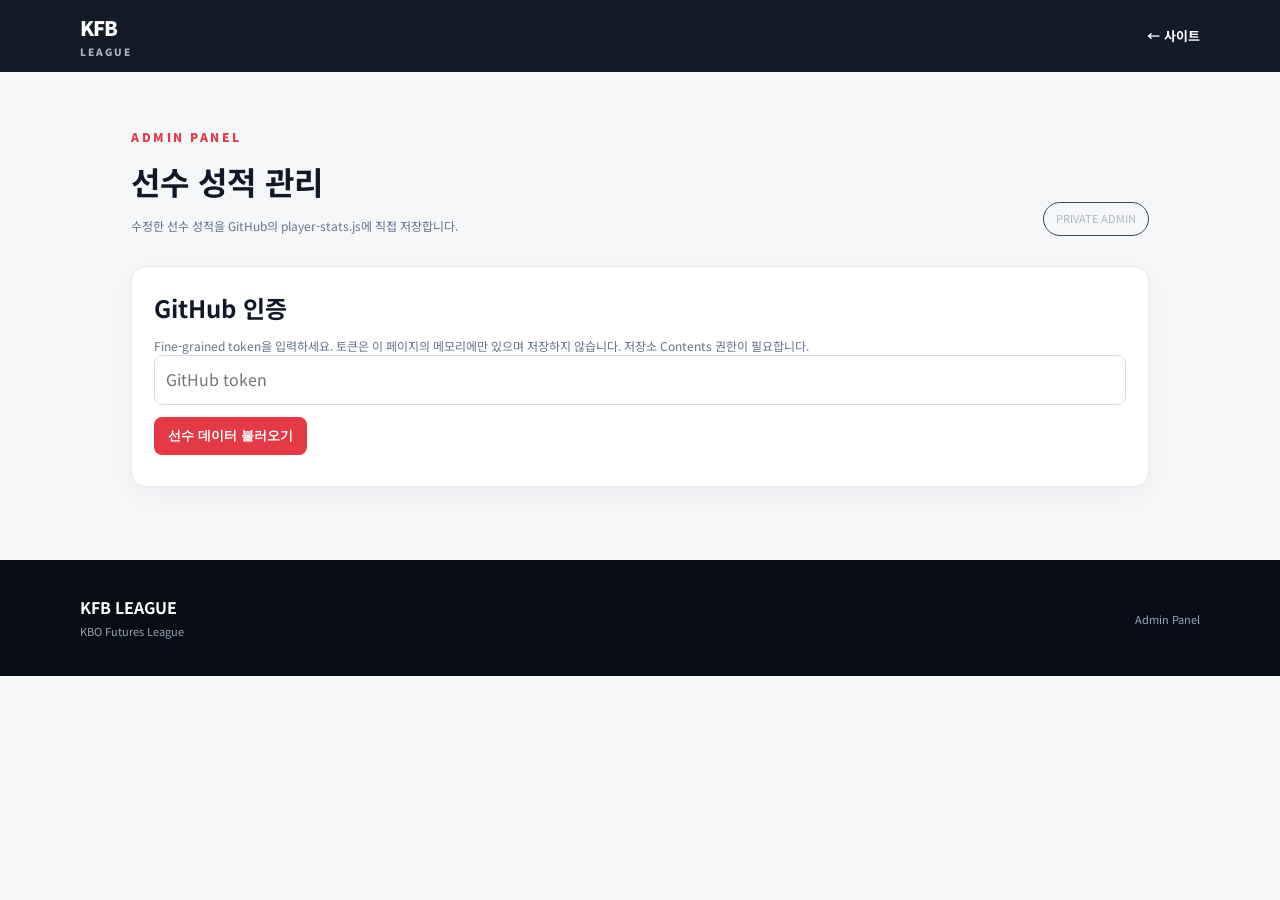
==== admin.html @ 6b16e16e "Build standalone KFB admin page" ====
<!doctype html><html lang="ko"><head><meta charset="utf-8"><meta name="viewport" content="width=device-width,initial-scale=1"><title>KFB Admin</title><link rel="stylesheet" href="styles.css?v=13"><style>.admin-wrap{max-width:1120px;margin:auto;padding:55px 4%}.admin-box{background:#fff;border:1px solid #e5e7eb;border-radius:14px;padding:22px;margin:18px 0;box-shadow:0 8px 24px #0f172a0a}.admin-grid{display:grid;grid-template-columns:1fr 220px;gap:10px}.admin-input,.admin-select{width:100%;box-sizing:border-box;border:1px solid #d7dde6;border-radius:8px;padding:11px;font:inherit}.admin-actions{display:flex;gap:9px;flex-wrap:wrap;margin-top:12px}.admin-btn{border:0;border-radius:8px;padding:10px 14px;font-weight:800;cursor:pointer}.admin-primary{background:#e63946;color:#fff}.admin-secondary{background:#e9edf2;color:#334155}.admin-status,.admin-help{font-size:12px;color:#64748b;margin-top:9px}.admin-player-grid{display:grid;grid-template-columns:repeat(2,minmax(0,1fr));gap:14px}.admin-player{border:1px solid #e5e7eb;border-radius:12px;padding:15px;background:#fff}.admin-player-head{display:flex;justify-content:space-between;align-items:center;margin-bottom:10px}.admin-player-head button{border:0;background:#fff0f1;color:#d62f3d;border-radius:6px;padding:5px 8px;font-size:10px;font-weight:800}.admin-fields{display:grid;grid-template-columns:repeat(4,1fr);gap:7px;margin-top:9px}.admin-fields label{font-size:9px;color:#64748b;font-weight:800}.admin-fields input{width:100%;box-sizing:border-box;margin-top:3px;padding:7px;border:1px solid #e5e7eb;border-radius:6px;font-size:11px}.hidden{display:none!important}@media(max-width:760px){.admin-grid,.admin-player-grid{grid-template-columns:1fr}.admin-fields{grid-template-columns:repeat(2,1fr)}} </style></head><body><header class="site-header"><div class="container nav-wrap"><a class="logo" href="index.html">KFB<span>LEAGUE</span></a><a href="index.html" style="color:#fff;font-weight:700;font-size:13px">← 사이트</a></div></header><main class="admin-wrap"><div class="section-heading"><div><p class="eyebrow">ADMIN PANEL</p><h1>선수 성적 관리</h1><p class="admin-help">수정한 선수 성적을 GitHub의 player-stats.js에 직접 저장합니다.</p></div><span class="season-badge">PRIVATE ADMIN</span></div><section id="login" class="admin-box"><h2>GitHub 인증</h2><p class="admin-help">Fine-grained token을 입력하세요. 토큰은 이 페이지의 메모리에만 있으며 저장하지 않습니다. 저장소 Contents 권한이 필요합니다.</p><input id="token" class="admin-input" type="password" autocomplete="off" placeholder="GitHub token"><div class="admin-actions"><button id="load" class="admin-btn admin-primary">선수 데이터 불러오기</button></div><div id="login-status" class="admin-status"></div></section><section id="workspace" class="hidden"><div class="admin-box"><div class="admin-grid"><input id="search" class="admin-input" placeholder="선수 닉네임 검색..."><select id="team" class="admin-select"><option value="">모든 팀</option><option>Yakult Swallows</option><option>KT wiz</option><option>Hyundai Unicorns</option><option>Samsung Lions</option></select></div><div class="admin-actions"><button id="add" class="admin-btn admin-secondary">+ 선수 추가</button><button id="save" class="admin-btn admin-primary">전체 저장 → GitHub</button></div><div id="status" class="admin-status"></div></div><div id="players" class="admin-player-grid"></div></section></main><footer class="footer"><div class="container footer-wrap"><div><strong>KFB LEAGUE</strong><p>KBO Futures League</p></div><p>Admin Panel</p></div></footer><script src="admin.js?v=3"></script></body></html>
---- styles.css ----
@import url('https://fonts.googleapis.com/css2?family=Noto+Sans+KR:wght@400;500;700;900&display=swap');
:root{--red:#e63946;--navy:#0b1220;--ink:#111827;--muted:#64748b;--line:#e5e7eb;--bg:#f6f7f9;--white:#fff}
*{box-sizing:border-box;margin:0;padding:0}html{scroll-behavior:smooth}body{font-family:'Noto Sans KR',sans-serif;color:var(--ink);background:var(--bg);line-height:1.6}a{text-decoration:none;color:inherit}.container{width:min(1120px,92%);margin:auto}.site-header{position:sticky;top:0;z-index:20;background:rgba(11,18,32,.96);backdrop-filter:blur(10px);color:#fff}.nav-wrap{height:72px;display:flex;align-items:center;justify-content:space-between}.logo{font-size:20px;font-weight:900;letter-spacing:-1px}.logo span{font-size:10px;display:block;color:#aab4c4;letter-spacing:2px}.nav{display:flex;gap:24px;font-size:14px;font-weight:700}.nav a{opacity:.8;transition:.2s}.nav a:hover{opacity:1;color:#ff6670}.menu-toggle{display:none;background:none;border:0;color:#fff;font-size:25px}.hero{position:relative;overflow:hidden;min-height:600px;display:flex;align-items:center;background:linear-gradient(120deg,#080d18,#17243b);color:#fff}.hero:after{content:'';position:absolute;inset:0;background:radial-gradient(circle at 75% 45%,rgba(230,57,70,.25),transparent 35%);pointer-events:none}.hero-content{position:relative;z-index:2}.eyebrow{font-size:12px;font-weight:900;letter-spacing:2.5px;color:var(--red);margin-bottom:10px}.hero h1{font-size:clamp(42px,7vw,78px);line-height:1.12;letter-spacing:-4px}.hero h1 span{color:#ff4d5a}.hero-copy{margin-top:22px;color:#b8c2d1;max-width:520px}.hero-actions{display:flex;gap:12px;margin-top:32px}.btn{padding:13px 22px;border-radius:7px;font-weight:700;font-size:14px}.btn-primary{background:var(--red)}.btn-ghost{border:1px solid #526075}.hero-ball{position:absolute;z-index:1;right:7%;font-size:270px;opacity:.1;transform:rotate(-18deg)}.section{padding:90px 0}.section-dark{background:var(--navy);color:#fff}.section-heading{display:flex;justify-content:space-between;align-items:end;margin-bottom:30px}.section-heading h2{font-size:34px;letter-spacing:-1.5px}.section-line{height:2px;width:60%;background:var(--line)}.light .eyebrow{color:#ff6670}.season-badge{font-size:11px;border:1px solid #3b475b;padding:7px 12px;border-radius:30px;color:#aeb8c8}.news-grid{display:grid;grid-template-columns:1.25fr 1fr 1fr;gap:16px}.news-card{background:#fff;border:1px solid var(--line);border-radius:12px;padding:28px;min-height:245px;display:flex;flex-direction:column;transition:.2s}.news-card:hover{transform:translateY(-4px);box-shadow:0 15px 35px rgba(15,23,42,.08)}.news-card.featured{background:var(--red);color:#fff;border-color:var(--red)}.tag{font-size:10px;font-weight:900;letter-spacing:1.5px;margin-bottom:auto;opacity:.75}.news-card h3{font-size:21px;line-height:1.35;margin:28px 0 10px}.news-card p{font-size:13px;color:var(--muted)}.featured p{color:#ffe0e2}.date{font-size:11px;margin-top:20px;opacity:.65}.table-wrap{overflow-x:auto;border:1px solid #263248;border-radius:10px}table{width:100%;border-collapse:collapse;font-size:14px}th,td{padding:16px;text-align:center;border-bottom:1px solid #263248}th{font-size:11px;color:#8e9bad}td:nth-child(2),th:nth-child(2){text-align:left}tbody tr:last-child td{border-bottom:0}.rank{font-weight:900;color:#ff6670}.team-name{font-weight:700}.schedule-list{display:grid;gap:18px}.schedule-round{background:#f0f2f5;border:1px solid var(--line);border-radius:12px;padding:16px}.schedule-round h3{font-size:15px;margin:0 0 10px;color:var(--navy)}.match{background:#fff;border:1px solid var(--line);border-radius:10px;padding:16px 20px;display:grid;grid-template-columns:1fr 110px;align-items:center;margin-top:8px}.match-teams{display:flex;align-items:center;justify-content:center;gap:25px;font-weight:900}.vs{font-size:10px;color:#a1aab8;font-weight:500}.match-status{text-align:right;font-size:11px;font-weight:700;color:var(--red)}.teams-section{padding-top:20px}.teams-grid{display:grid;grid-template-columns:repeat(4,1fr);gap:14px}.team-card{background:#fff;border:1px solid var(--line);border-radius:10px;padding:25px;text-align:center}.team-logo,.team-logo-img{width:78px;height:78px;border-radius:50%;margin:0 auto 15px;background-repeat:no-repeat;background-color:#fff;box-shadow:0 5px 16px rgba(15,23,42,.12)}.team-logo{background-size:400% 100%}.team-logo-hyundai{background-image:url('assets/team-logos.svg');background-position:0 0}.team-logo-kt{background-image:url('assets/team-logos.svg');background-position:33.333333% 0}.team-logo-samsung{background-image:url('assets/team-logos.svg');background-position:66.666667% 0}.team-logo-img{object-fit:contain;background-size:contain}.team-card h3{font-size:16px}.team-card p{font-size:11px;color:var(--muted)}
.players-section{background:#fff;border-top:1px solid var(--line);border-bottom:1px solid var(--line)}.player-heading{margin-bottom:25px}.player-subtitle{font-size:13px;color:var(--muted);margin-top:7px}.player-search{display:flex;align-items:center;gap:10px;background:#f6f7f9;border:1px solid #dbe1e9;border-radius:12px;padding:8px 10px 8px 16px;box-shadow:0 8px 25px rgba(15,23,42,.04)}.player-search>span{font-size:24px;color:var(--muted);line-height:1}.player-search input{flex:1;border:0;outline:0;background:transparent;font:inherit;font-size:14px;min-width:0}.player-search button{border:0;background:#e9edf2;color:#475569;padding:8px 12px;border-radius:7px;font-size:11px;font-weight:800;cursor:pointer}.player-results{margin-top:18px}.player-empty{border:1px dashed #cbd5e1;border-radius:12px;padding:42px 20px;text-align:center;color:var(--muted);display:flex;flex-direction:column;gap:4px}.player-empty strong{color:var(--ink);font-size:15px}.player-empty span{font-size:12px}.player-card{border:1px solid var(--line);border-radius:14px;overflow:hidden;background:#fff;box-shadow:0 10px 30px rgba(15,23,42,.06);margin-bottom:15px}.player-card-top{display:flex;justify-content:space-between;gap:20px;padding:23px 25px;background:linear-gradient(120deg,var(--navy),#17243b);color:#fff}.player-card-top .eyebrow{margin:2px 0 1px;color:#ff6670}.player-card-top h3{font-size:25px;letter-spacing:-1px}.player-card-top small{color:#9eabbd;font-size:10px}.player-badge{align-self:flex-start;border:1px solid #3b475b;border-radius:20px;padding:5px 9px;color:#aeb8c8;font-size:9px;font-weight:900}.player-stat-highlight{display:grid;grid-template-columns:repeat(4,1fr);border-bottom:1px solid var(--line)}.player-stat-highlight div{padding:19px;text-align:center;border-right:1px solid var(--line)}.player-stat-highlight div:last-child{border:0}.player-stat-highlight strong{display:block;font-size:25px;color:var(--red);line-height:1.1}.player-stat-highlight span{display:block;color:var(--muted);font-size:9px;font-weight:900;letter-spacing:1px;margin-top:4px}.player-stat-grid{display:grid;grid-template-columns:repeat(5,1fr);padding:17px 20px;gap:10px}.player-stat-grid span{display:flex;justify-content:space-between;background:#f7f8fa;border-radius:7px;padding:7px 9px;color:var(--muted);font-size:10px}.player-stat-grid b{color:var(--ink)}
.roster-section{padding-top:35px;background:#eef1f5}.rosters-grid{display:grid;grid-template-columns:repeat(2,minmax(0,1fr));gap:24px}.roster-card{background:#fff;border:1px solid var(--line);border-radius:16px;overflow:hidden;box-shadow:0 8px 24px rgba(15,23,42,.05)}.roster-card-header{display:flex;justify-content:space-between;align-items:center;padding:22px 24px;background:linear-gradient(120deg,var(--navy),#17243b);color:#fff}.roster-card-header h3{font-size:20px;letter-spacing:-.5px}.roster-card-header:after{content:'ROSTER';font-size:9px;letter-spacing:1.5px;color:#aeb8c8;border:1px solid #3b475b;border-radius:20px;padding:5px 9px}.roster-staff{padding:10px 18px 18px}.roster-row{display:grid;grid-template-columns:76px 1fr;gap:10px;align-items:center;padding:10px 12px;margin-top:6px;border-radius:9px;font-size:12px}.roster-row:not(.staff-row){background:#f7f8fa}.roster-row strong{font-size:12px;font-weight:700}.staff-row{background:#fff4f5;border:1px solid #f7d9dc}.staff-row span{font-size:9px;font-weight:900;color:var(--red);letter-spacing:.7px;text-transform:uppercase}.staff-row strong{font-size:12px}.roster-row em{display:none}.roster-table-wrap{overflow-x:auto}.roster-table{font-size:12px}.roster-table th,.roster-table td{padding:9px 12px;border-bottom:1px solid #eef0f3}.roster-table th{background:#fafafa;color:#64748b;text-align:left}.roster-table td:first-child,.roster-table th:first-child{width:45px;text-align:center}.roster-table td:nth-child(3),.roster-table th:nth-child(3){width:85px;text-align:center;color:#64748b}.roster-table tbody tr:last-child td{border-bottom:0}.footer{background:#070c15;color:#98a4b6;padding:35px 0;font-size:11px}.footer-wrap{display:flex;justify-content:space-between;align-items:center}.footer strong{color:#fff;font-size:16px}.footer p{margin-top:3px}@media(max-width:900px){.nav{gap:14px;font-size:12px}.rosters-grid{grid-template-columns:1fr}.player-stat-grid{grid-template-columns:repeat(3,1fr)}}@media(max-width:760px){.nav{display:none;position:absolute;top:72px;left:0;right:0;background:var(--navy);padding:18px 4%;flex-direction:column;gap:16px}.nav.open{display:flex}.menu-toggle{display:block}.hero{min-height:540px}.hero h1{letter-spacing:-2px}.hero-ball{right:-30%;font-size:200px}.news-grid,.teams-grid{grid-template-columns:1fr}.section{padding:65px 0}.section-line{display:none}.match{grid-template-columns:1fr;gap:10px}.match-teams{justify-content:flex-start}.match-status{text-align:left}.footer-wrap{flex-direction:column;align-items:flex-start;gap:18px}.roster-card-header{padding:18px}.roster-card-header h3{font-size:18px}.roster-staff{padding:10px 14px}.roster-row{grid-template-columns:68px 1fr}.roster-table{min-width:330px}.player-heading{align-items:flex-start;gap:12px;flex-direction:column}.player-stat-highlight strong{font-size:21px}.player-stat-grid{grid-template-columns:repeat(2,1fr);padding:14px}.player-card-top{padding:19px}.player-card-top h3{font-size:21px}}
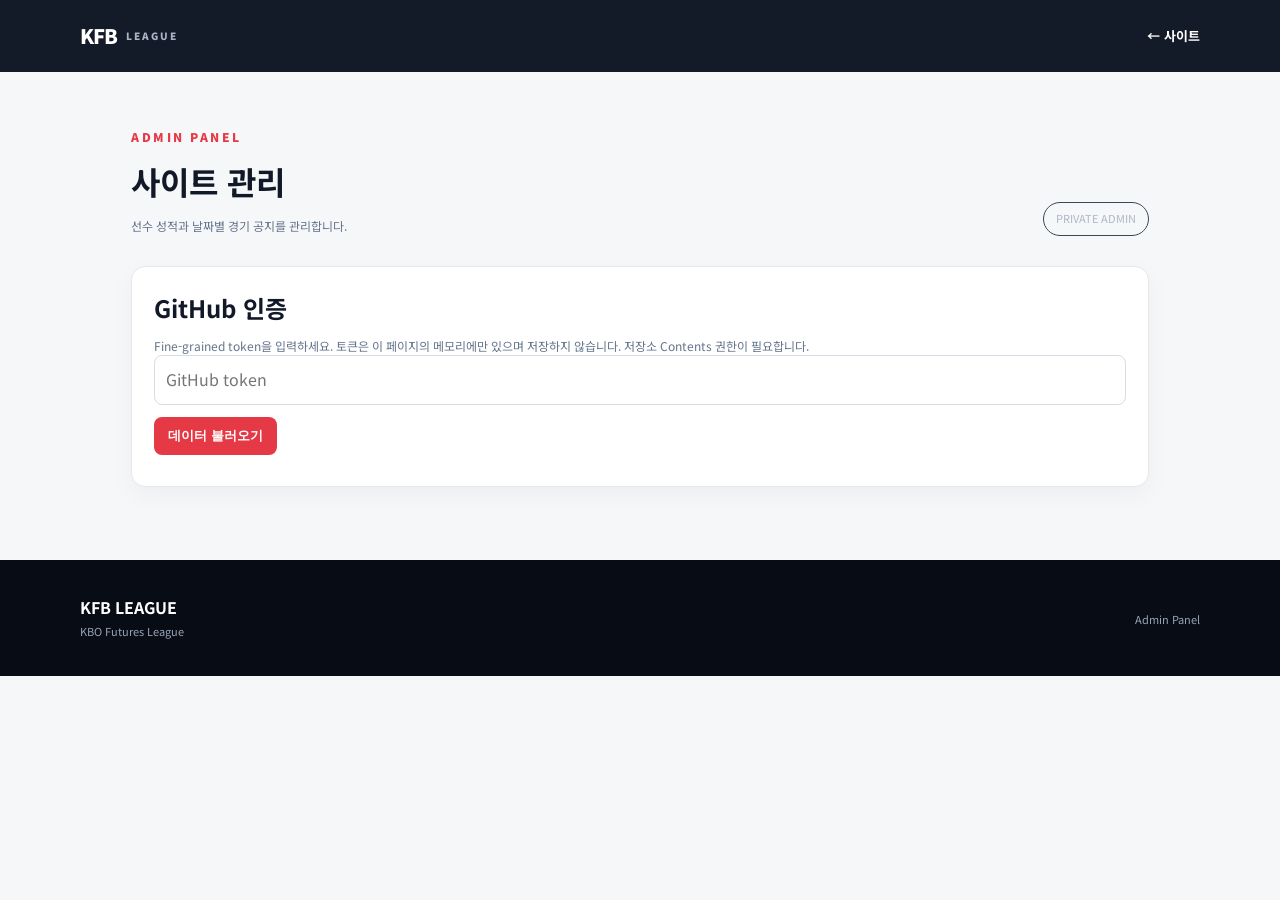
==== commit e86ea305: "Add daily schedule notice editor to admin" ====
--- a/admin.html
+++ b/admin.html
@@ -1 +1 @@
-<!doctype html><html lang="ko"><head><meta charset="utf-8"><meta name="viewport" content="width=device-width,initial-scale=1"><title>KFB Admin</title><link rel="stylesheet" href="styles.css?v=13"><style>.admin-wrap{max-width:1120px;margin:auto;padding:55px 4%}.admin-box{background:#fff;border:1px solid #e5e7eb;border-radius:14px;padding:22px;margin:18px 0;box-shadow:0 8px 24px #0f172a0a}.admin-grid{display:grid;grid-template-columns:1fr 220px;gap:10px}.admin-input,.admin-select{width:100%;box-sizing:border-box;border:1px solid #d7dde6;border-radius:8px;padding:11px;font:inherit}.admin-actions{display:flex;gap:9px;flex-wrap:wrap;margin-top:12px}.admin-btn{border:0;border-radius:8px;padding:10px 14px;font-weight:800;cursor:pointer}.admin-primary{background:#e63946;color:#fff}.admin-secondary{background:#e9edf2;color:#334155}.admin-status,.admin-help{font-size:12px;color:#64748b;margin-top:9px}.admin-player-grid{display:grid;grid-template-columns:repeat(2,minmax(0,1fr));gap:14px}.admin-player{border:1px solid #e5e7eb;border-radius:12px;padding:15px;background:#fff}.admin-player-head{display:flex;justify-content:space-between;align-items:center;margin-bottom:10px}.admin-player-head button{border:0;background:#fff0f1;color:#d62f3d;border-radius:6px;padding:5px 8px;font-size:10px;font-weight:800}.admin-fields{display:grid;grid-template-columns:repeat(4,1fr);gap:7px;margin-top:9px}.admin-fields label{font-size:9px;color:#64748b;font-weight:800}.admin-fields input{width:100%;box-sizing:border-box;margin-top:3px;padding:7px;border:1px solid #e5e7eb;border-radius:6px;font-size:11px}.hidden{display:none!important}@media(max-width:760px){.admin-grid,.admin-player-grid{grid-template-columns:1fr}.admin-fields{grid-template-columns:repeat(2,1fr)}} </style></head><body><header class="site-header"><div class="container nav-wrap"><a class="logo" href="index.html">KFB<span>LEAGUE</span></a><a href="index.html" style="color:#fff;font-weight:700;font-size:13px">← 사이트</a></div></header><main class="admin-wrap"><div class="section-heading"><div><p class="eyebrow">ADMIN PANEL</p><h1>선수 성적 관리</h1><p class="admin-help">수정한 선수 성적을 GitHub의 player-stats.js에 직접 저장합니다.</p></div><span class="season-badge">PRIVATE ADMIN</span></div><section id="login" class="admin-box"><h2>GitHub 인증</h2><p class="admin-help">Fine-grained token을 입력하세요. 토큰은 이 페이지의 메모리에만 있으며 저장하지 않습니다. 저장소 Contents 권한이 필요합니다.</p><input id="token" class="admin-input" type="password" autocomplete="off" placeholder="GitHub token"><div class="admin-actions"><button id="load" class="admin-btn admin-primary">선수 데이터 불러오기</button></div><div id="login-status" class="admin-status"></div></section><section id="workspace" class="hidden"><div class="admin-box"><div class="admin-grid"><input id="search" class="admin-input" placeholder="선수 닉네임 검색..."><select id="team" class="admin-select"><option value="">모든 팀</option><option>Yakult Swallows</option><option>KT wiz</option><option>Hyundai Unicorns</option><option>Samsung Lions</option></select></div><div class="admin-actions"><button id="add" class="admin-btn admin-secondary">+ 선수 추가</button><button id="save" class="admin-btn admin-primary">전체 저장 → GitHub</button></div><div id="status" class="admin-status"></div></div><div id="players" class="admin-player-grid"></div></section></main><footer class="footer"><div class="container footer-wrap"><div><strong>KFB LEAGUE</strong><p>KBO Futures League</p></div><p>Admin Panel</p></div></footer><script src="admin.js?v=3"></script></body></html>+<!doctype html><html lang="ko"><head><meta charset="utf-8"><meta name="viewport" content="width=device-width,initial-scale=1"><title>KFB Admin</title><link rel="stylesheet" href="styles.css?v=13"><style>.admin-wrap{max-width:1120px;margin:auto;padding:55px 4%}.admin-box{background:#fff;border:1px solid #e5e7eb;border-radius:14px;padding:22px;margin:18px 0;box-shadow:0 8px 24px #0f172a0a}.admin-grid{display:grid;grid-template-columns:1fr 220px;gap:10px}.admin-input,.admin-select,.admin-textarea{width:100%;box-sizing:border-box;border:1px solid #d7dde6;border-radius:8px;padding:11px;font:inherit}.admin-textarea{min-height:90px;resize:vertical}.admin-actions{display:flex;gap:9px;flex-wrap:wrap;margin-top:12px}.admin-btn{border:0;border-radius:8px;padding:10px 14px;font-weight:800;cursor:pointer}.admin-primary{background:#e63946;color:#fff}.admin-secondary{background:#e9edf2;color:#334155}.admin-status,.admin-help{font-size:12px;color:#64748b;margin-top:9px}.admin-player-grid{display:grid;grid-template-columns:repeat(2,minmax(0,1fr));gap:14px}.admin-player{border:1px solid #e5e7eb;border-radius:12px;padding:15px;background:#fff}.admin-player-head{display:flex;justify-content:space-between;align-items:center;margin-bottom:10px}.admin-player-head button,.notice-delete{border:0;background:#fff0f1;color:#d62f3d;border-radius:6px;padding:5px 8px;font-size:10px;font-weight:800}.admin-fields{display:grid;grid-template-columns:repeat(4,1fr);gap:7px;margin-top:9px}.admin-fields label{font-size:9px;color:#64748b;font-weight:800}.admin-fields input{width:100%;box-sizing:border-box;margin-top:3px;padding:7px;border:1px solid #e5e7eb;border-radius:6px;font-size:11px}.notice-grid{display:grid;grid-template-columns:repeat(2,minmax(0,1fr));gap:14px}.notice-card{border:1px solid #e5e7eb;border-radius:12px;padding:16px;background:#fff}.notice-card h3{font-size:15px;margin:0 0 4px}.notice-date{font-size:11px;color:#e63946;font-weight:900}.notice-card p{font-size:12px;color:#64748b;white-space:pre-wrap;margin:8px 0}.hidden{display:none!important}@media(max-width:760px){.admin-grid,.admin-player-grid,.notice-grid{grid-template-columns:1fr}.admin-fields{grid-template-columns:repeat(2,1fr)}}</style></head><body><header class="site-header"><div class="container nav-wrap"><a class="logo" href="index.html">KFB<span>LEAGUE</span></a><a href="index.html" style="color:#fff;font-weight:700;font-size:13px">← 사이트</a></div></header><main class="admin-wrap"><div class="section-heading"><div><p class="eyebrow">ADMIN PANEL</p><h1>사이트 관리</h1><p class="admin-help">선수 성적과 날짜별 경기 공지를 관리합니다.</p></div><span class="season-badge">PRIVATE ADMIN</span></div><section id="login" class="admin-box"><h2>GitHub 인증</h2><p class="admin-help">Fine-grained token을 입력하세요. 토큰은 이 페이지의 메모리에만 있으며 저장하지 않습니다. 저장소 Contents 권한이 필요합니다.</p><input id="token" class="admin-input" type="password" autocomplete="off" placeholder="GitHub token"><div class="admin-actions"><button id="load" class="admin-btn admin-primary">데이터 불러오기</button></div><div id="login-status" class="admin-status"></div></section><section id="workspace" class="hidden"><section class="admin-box"><h2>📅 하루 경기 공지</h2><p class="admin-help">날짜를 지정하면 해당 날짜에만 사이트의 스케줄 페이지에 공지가 표시됩니다.</p><div class="admin-grid"><input id="notice-date" class="admin-input" type="date"><input id="notice-title" class="admin-input" placeholder="공지 제목 (예: KFB League 1라운드)"></div><div class="admin-grid" style="margin-top:10px"><input id="notice-time" class="admin-input" type="time"><input id="notice-match" class="admin-input" placeholder="경기 (예: Samsung Lions vs KT wiz)"></div><textarea id="notice-content" class="admin-textarea" style="margin-top:10px" placeholder="공지 내용 / 경기장 / 기타 안내"></textarea><div class="admin-actions"><button id="add-notice" class="admin-btn admin-secondary">+ 경기 공지 추가</button><button id="save-notices" class="admin-btn admin-primary">경기 공지 저장 → GitHub</button></div><div id="notice-status" class="admin-status"></div><div id="notices" class="notice-grid" style="margin-top:16px"></div></section><section class="admin-box"><h2>선수 성적</h2><div class="admin-grid"><input id="search" class="admin-input" placeholder="선수 닉네임 검색..."><select id="team" class="admin-select"><option value="">모든 팀</option><option>Yakult Swallows</option><option>KT wiz</option><option>Hyundai Unicorns</option><option>Samsung Lions</option></select></div><div class="admin-actions"><button id="add" class="admin-btn admin-secondary">+ 선수 추가</button><button id="save" class="admin-btn admin-primary">전체 저장 → GitHub</button></div><div id="status" class="admin-status"></div></section><div id="players" class="admin-player-grid"></div></section></main><footer class="footer"><div class="container footer-wrap"><div><strong>KFB LEAGUE</strong><p>KBO Futures League</p></div><p>Admin Panel</p></div></footer><script src="admin.js?v=4"></script></body></html>
--- a/styles.css
+++ b/styles.css
@@ -1,5 +1,5 @@
 @import url('https://fonts.googleapis.com/css2?family=Noto+Sans+KR:wght@400;500;700;900&display=swap');
 :root{--red:#e63946;--navy:#0b1220;--ink:#111827;--muted:#64748b;--line:#e5e7eb;--bg:#f6f7f9;--white:#fff}
-*{box-sizing:border-box;margin:0;padding:0}html{scroll-behavior:smooth}body{font-family:'Noto Sans KR',sans-serif;color:var(--ink);background:var(--bg);line-height:1.6}a{text-decoration:none;color:inherit}.container{width:min(1120px,92%);margin:auto}.site-header{position:sticky;top:0;z-index:20;background:rgba(11,18,32,.96);backdrop-filter:blur(10px);color:#fff}.nav-wrap{height:72px;display:flex;align-items:center;justify-content:space-between}.logo{font-size:20px;font-weight:900;letter-spacing:-1px}.logo span{font-size:10px;display:block;color:#aab4c4;letter-spacing:2px}.nav{display:flex;gap:24px;font-size:14px;font-weight:700}.nav a{opacity:.8;transition:.2s}.nav a:hover{opacity:1;color:#ff6670}.menu-toggle{display:none;background:none;border:0;color:#fff;font-size:25px}.hero{position:relative;overflow:hidden;min-height:600px;display:flex;align-items:center;background:linear-gradient(120deg,#080d18,#17243b);color:#fff}.hero:after{content:'';position:absolute;inset:0;background:radial-gradient(circle at 75% 45%,rgba(230,57,70,.25),transparent 35%);pointer-events:none}.hero-content{position:relative;z-index:2}.eyebrow{font-size:12px;font-weight:900;letter-spacing:2.5px;color:var(--red);margin-bottom:10px}.hero h1{font-size:clamp(42px,7vw,78px);line-height:1.12;letter-spacing:-4px}.hero h1 span{color:#ff4d5a}.hero-copy{margin-top:22px;color:#b8c2d1;max-width:520px}.hero-actions{display:flex;gap:12px;margin-top:32px}.btn{padding:13px 22px;border-radius:7px;font-weight:700;font-size:14px}.btn-primary{background:var(--red)}.btn-ghost{border:1px solid #526075}.hero-ball{position:absolute;z-index:1;right:7%;font-size:270px;opacity:.1;transform:rotate(-18deg)}.section{padding:90px 0}.section-dark{background:var(--navy);color:#fff}.section-heading{display:flex;justify-content:space-between;align-items:end;margin-bottom:30px}.section-heading h2{font-size:34px;letter-spacing:-1.5px}.section-line{height:2px;width:60%;background:var(--line)}.light .eyebrow{color:#ff6670}.season-badge{font-size:11px;border:1px solid #3b475b;padding:7px 12px;border-radius:30px;color:#aeb8c8}.news-grid{display:grid;grid-template-columns:1.25fr 1fr 1fr;gap:16px}.news-card{background:#fff;border:1px solid var(--line);border-radius:12px;padding:28px;min-height:245px;display:flex;flex-direction:column;transition:.2s}.news-card:hover{transform:translateY(-4px);box-shadow:0 15px 35px rgba(15,23,42,.08)}.news-card.featured{background:var(--red);color:#fff;border-color:var(--red)}.tag{font-size:10px;font-weight:900;letter-spacing:1.5px;margin-bottom:auto;opacity:.75}.news-card h3{font-size:21px;line-height:1.35;margin:28px 0 10px}.news-card p{font-size:13px;color:var(--muted)}.featured p{color:#ffe0e2}.date{font-size:11px;margin-top:20px;opacity:.65}.table-wrap{overflow-x:auto;border:1px solid #263248;border-radius:10px}table{width:100%;border-collapse:collapse;font-size:14px}th,td{padding:16px;text-align:center;border-bottom:1px solid #263248}th{font-size:11px;color:#8e9bad}td:nth-child(2),th:nth-child(2){text-align:left}tbody tr:last-child td{border-bottom:0}.rank{font-weight:900;color:#ff6670}.team-name{font-weight:700}.schedule-list{display:grid;gap:18px}.schedule-round{background:#f0f2f5;border:1px solid var(--line);border-radius:12px;padding:16px}.schedule-round h3{font-size:15px;margin:0 0 10px;color:var(--navy)}.match{background:#fff;border:1px solid var(--line);border-radius:10px;padding:16px 20px;display:grid;grid-template-columns:1fr 110px;align-items:center;margin-top:8px}.match-teams{display:flex;align-items:center;justify-content:center;gap:25px;font-weight:900}.vs{font-size:10px;color:#a1aab8;font-weight:500}.match-status{text-align:right;font-size:11px;font-weight:700;color:var(--red)}.teams-section{padding-top:20px}.teams-grid{display:grid;grid-template-columns:repeat(4,1fr);gap:14px}.team-card{background:#fff;border:1px solid var(--line);border-radius:10px;padding:25px;text-align:center}.team-logo,.team-logo-img{width:78px;height:78px;border-radius:50%;margin:0 auto 15px;background-repeat:no-repeat;background-color:#fff;box-shadow:0 5px 16px rgba(15,23,42,.12)}.team-logo{background-size:400% 100%}.team-logo-hyundai{background-image:url('assets/team-logos.svg');background-position:0 0}.team-logo-kt{background-image:url('assets/team-logos.svg');background-position:33.333333% 0}.team-logo-samsung{background-image:url('assets/team-logos.svg');background-position:66.666667% 0}.team-logo-img{object-fit:contain;background-size:contain}.team-card h3{font-size:16px}.team-card p{font-size:11px;color:var(--muted)}
+*{box-sizing:border-box;margin:0;padding:0}html{scroll-behavior:smooth}body{font-family:'Noto Sans KR',sans-serif;color:var(--ink);background:var(--bg);line-height:1.6}a{text-decoration:none;color:inherit}.container{width:min(1120px,92%);margin:auto}.site-header{position:sticky;top:0;z-index:20;background:rgba(11,18,32,.96);backdrop-filter:blur(10px);color:#fff}.nav-wrap{height:72px;display:flex;align-items:center;justify-content:space-between}.logo{display:flex;align-items:center;gap:9px;font-size:20px;font-weight:900;letter-spacing:-1px}.logo .league-logo{width:48px;height:48px;object-fit:contain;display:block}.logo span{font-size:10px;display:block;color:#aab4c4;letter-spacing:2px}.nav{display:flex;gap:24px;font-size:14px;font-weight:700}.nav a{opacity:.8;transition:.2s}.nav a:hover{opacity:1;color:#ff6670}.menu-toggle{display:none;background:none;border:0;color:#fff;font-size:25px}.hero{position:relative;overflow:hidden;min-height:600px;display:flex;align-items:center;background:linear-gradient(120deg,#080d18,#17243b);color:#fff}.hero:after{content:'';position:absolute;inset:0;background:radial-gradient(circle at 75% 45%,rgba(230,57,70,.25),transparent 35%);pointer-events:none}.hero-content{position:relative;z-index:2;width:min(1120px,92%);margin:auto}.hero-league-logo{position:absolute;z-index:1;right:2%;top:50%;transform:translateY(-50%);width:min(390px,38vw);height:min(390px,38vw);object-fit:contain;display:block;filter:drop-shadow(0 18px 32px rgba(0,0,0,.42))}.eyebrow{font-size:12px;font-weight:900;letter-spacing:2.5px;color:var(--red);margin-bottom:10px}.hero h1{font-size:clamp(42px,7vw,78px);line-height:1.12;letter-spacing:-4px;max-width:600px}.hero h1 span{color:#ff4d5a}.hero-copy{margin-top:22px;color:#b8c2d1;max-width:520px}.hero-actions{display:flex;gap:12px;margin-top:32px}.btn{padding:13px 22px;border-radius:7px;font-weight:700;font-size:14px}.btn-primary{background:var(--red)}.btn-ghost{border:1px solid #526075}.hero-ball{display:none}.section{padding:90px 0}.section-dark{background:var(--navy);color:#fff}.section-heading{display:flex;justify-content:space-between;align-items:end;margin-bottom:30px}.section-heading h2{font-size:34px;letter-spacing:-1.5px}.section-line{height:2px;width:60%;background:var(--line)}.light .eyebrow{color:#ff6670}.season-badge{font-size:11px;border:1px solid #3b475b;padding:7px 12px;border-radius:30px;color:#aeb8c8}.news-grid{display:grid;grid-template-columns:1.25fr 1fr 1fr;gap:16px}.news-card{background:#fff;border:1px solid var(--line);border-radius:12px;padding:28px;min-height:245px;display:flex;flex-direction:column;transition:.2s}.news-card:hover{transform:translateY(-4px);box-shadow:0 15px 35px rgba(15,23,42,.08)}.news-card.featured{background:var(--red);color:#fff;border-color:var(--red)}.tag{font-size:10px;font-weight:900;letter-spacing:1.5px;margin-bottom:auto;opacity:.75}.news-card h3{font-size:21px;line-height:1.35;margin:28px 0 10px}.news-card p{font-size:13px;color:var(--muted)}.featured p{color:#ffe0e2}.date{font-size:11px;margin-top:20px;opacity:.65}.table-wrap{overflow-x:auto;border:1px solid #263248;border-radius:10px}table{width:100%;border-collapse:collapse;font-size:14px}th,td{padding:16px;text-align:center;border-bottom:1px solid #263248}th{font-size:11px;color:#8e9bad}td:nth-child(2),th:nth-child(2){text-align:left}tbody tr:last-child td{border-bottom:0}.rank{font-weight:900;color:#ff6670}.team-name{font-weight:700}.schedule-list{display:grid;gap:18px}.schedule-round{background:#f0f2f5;border:1px solid var(--line);border-radius:12px;padding:16px}.schedule-round h3{font-size:15px;margin:0 0 10px;color:var(--navy)}.match{background:#fff;border:1px solid var(--line);border-radius:10px;padding:16px 20px;display:grid;grid-template-columns:1fr 110px;align-items:center;margin-top:8px}.match-teams{display:flex;align-items:center;justify-content:center;gap:25px;font-weight:900}.vs{font-size:10px;color:#a1aab8;font-weight:500}.match-status{text-align:right;font-size:11px;font-weight:700;color:var(--red)}.teams-section{padding-top:20px}.teams-grid{display:grid;grid-template-columns:repeat(4,1fr);gap:14px}.team-card{background:#fff;border:1px solid var(--line);border-radius:10px;padding:25px;text-align:center}.team-logo,.team-logo-img{width:78px;height:78px;border-radius:50%;margin:0 auto 15px;background-repeat:no-repeat;background-color:#fff;box-shadow:0 5px 16px rgba(15,23,42,.12)}.team-logo{background-size:400% 100%}.team-logo-hyundai{background-image:url('assets/team-logos.svg');background-position:0 0}.team-logo-kt{background-image:url('assets/team-logos.svg');background-position:33.333333% 0}.team-logo-samsung{background-image:url('assets/team-logos.svg');background-position:66.666667% 0}.team-logo-img{object-fit:contain;background-size:contain}.team-card h3{font-size:16px}.team-card p{font-size:11px;color:var(--muted)}
 .players-section{background:#fff;border-top:1px solid var(--line);border-bottom:1px solid var(--line)}.player-heading{margin-bottom:25px}.player-subtitle{font-size:13px;color:var(--muted);margin-top:7px}.player-search{display:flex;align-items:center;gap:10px;background:#f6f7f9;border:1px solid #dbe1e9;border-radius:12px;padding:8px 10px 8px 16px;box-shadow:0 8px 25px rgba(15,23,42,.04)}.player-search>span{font-size:24px;color:var(--muted);line-height:1}.player-search input{flex:1;border:0;outline:0;background:transparent;font:inherit;font-size:14px;min-width:0}.player-search button{border:0;background:#e9edf2;color:#475569;padding:8px 12px;border-radius:7px;font-size:11px;font-weight:800;cursor:pointer}.player-results{margin-top:18px}.player-empty{border:1px dashed #cbd5e1;border-radius:12px;padding:42px 20px;text-align:center;color:var(--muted);display:flex;flex-direction:column;gap:4px}.player-empty strong{color:var(--ink);font-size:15px}.player-empty span{font-size:12px}.player-card{border:1px solid var(--line);border-radius:14px;overflow:hidden;background:#fff;box-shadow:0 10px 30px rgba(15,23,42,.06);margin-bottom:15px}.player-card-top{display:flex;justify-content:space-between;gap:20px;padding:23px 25px;background:linear-gradient(120deg,var(--navy),#17243b);color:#fff}.player-card-top .eyebrow{margin:2px 0 1px;color:#ff6670}.player-card-top h3{font-size:25px;letter-spacing:-1px}.player-card-top small{color:#9eabbd;font-size:10px}.player-badge{align-self:flex-start;border:1px solid #3b475b;border-radius:20px;padding:5px 9px;color:#aeb8c8;font-size:9px;font-weight:900}.player-stat-highlight{display:grid;grid-template-columns:repeat(4,1fr);border-bottom:1px solid var(--line)}.player-stat-highlight div{padding:19px;text-align:center;border-right:1px solid var(--line)}.player-stat-highlight div:last-child{border:0}.player-stat-highlight strong{display:block;font-size:25px;color:var(--red);line-height:1.1}.player-stat-highlight span{display:block;color:var(--muted);font-size:9px;font-weight:900;letter-spacing:1px;margin-top:4px}.player-stat-grid{display:grid;grid-template-columns:repeat(5,1fr);padding:17px 20px;gap:10px}.player-stat-grid span{display:flex;justify-content:space-between;background:#f7f8fa;border-radius:7px;padding:7px 9px;color:var(--muted);font-size:10px}.player-stat-grid b{color:var(--ink)}
-.roster-section{padding-top:35px;background:#eef1f5}.rosters-grid{display:grid;grid-template-columns:repeat(2,minmax(0,1fr));gap:24px}.roster-card{background:#fff;border:1px solid var(--line);border-radius:16px;overflow:hidden;box-shadow:0 8px 24px rgba(15,23,42,.05)}.roster-card-header{display:flex;justify-content:space-between;align-items:center;padding:22px 24px;background:linear-gradient(120deg,var(--navy),#17243b);color:#fff}.roster-card-header h3{font-size:20px;letter-spacing:-.5px}.roster-card-header:after{content:'ROSTER';font-size:9px;letter-spacing:1.5px;color:#aeb8c8;border:1px solid #3b475b;border-radius:20px;padding:5px 9px}.roster-staff{padding:10px 18px 18px}.roster-row{display:grid;grid-template-columns:76px 1fr;gap:10px;align-items:center;padding:10px 12px;margin-top:6px;border-radius:9px;font-size:12px}.roster-row:not(.staff-row){background:#f7f8fa}.roster-row strong{font-size:12px;font-weight:700}.staff-row{background:#fff4f5;border:1px solid #f7d9dc}.staff-row span{font-size:9px;font-weight:900;color:var(--red);letter-spacing:.7px;text-transform:uppercase}.staff-row strong{font-size:12px}.roster-row em{display:none}.roster-table-wrap{overflow-x:auto}.roster-table{font-size:12px}.roster-table th,.roster-table td{padding:9px 12px;border-bottom:1px solid #eef0f3}.roster-table th{background:#fafafa;color:#64748b;text-align:left}.roster-table td:first-child,.roster-table th:first-child{width:45px;text-align:center}.roster-table td:nth-child(3),.roster-table th:nth-child(3){width:85px;text-align:center;color:#64748b}.roster-table tbody tr:last-child td{border-bottom:0}.footer{background:#070c15;color:#98a4b6;padding:35px 0;font-size:11px}.footer-wrap{display:flex;justify-content:space-between;align-items:center}.footer strong{color:#fff;font-size:16px}.footer p{margin-top:3px}@media(max-width:900px){.nav{gap:14px;font-size:12px}.rosters-grid{grid-template-columns:1fr}.player-stat-grid{grid-template-columns:repeat(3,1fr)}}@media(max-width:760px){.nav{display:none;position:absolute;top:72px;left:0;right:0;background:var(--navy);padding:18px 4%;flex-direction:column;gap:16px}.nav.open{display:flex}.menu-toggle{display:block}.hero{min-height:540px}.hero h1{letter-spacing:-2px}.hero-ball{right:-30%;font-size:200px}.news-grid,.teams-grid{grid-template-columns:1fr}.section{padding:65px 0}.section-line{display:none}.match{grid-template-columns:1fr;gap:10px}.match-teams{justify-content:flex-start}.match-status{text-align:left}.footer-wrap{flex-direction:column;align-items:flex-start;gap:18px}.roster-card-header{padding:18px}.roster-card-header h3{font-size:18px}.roster-staff{padding:10px 14px}.roster-row{grid-template-columns:68px 1fr}.roster-table{min-width:330px}.player-heading{align-items:flex-start;gap:12px;flex-direction:column}.player-stat-highlight strong{font-size:21px}.player-stat-grid{grid-template-columns:repeat(2,1fr);padding:14px}.player-card-top{padding:19px}.player-card-top h3{font-size:21px}}
+.roster-section{padding-top:35px;background:#eef1f5}.rosters-grid{display:grid;grid-template-columns:repeat(2,minmax(0,1fr));gap:24px}.roster-card{background:#fff;border:1px solid var(--line);border-radius:16px;overflow:hidden;box-shadow:0 8px 24px rgba(15,23,42,.05)}.roster-card-header{display:flex;justify-content:space-between;align-items:center;padding:22px 24px;background:linear-gradient(120deg,var(--navy),#17243b);color:#fff}.roster-card-header h3{font-size:20px;letter-spacing:-.5px}.roster-card-header:after{content:'ROSTER';font-size:9px;letter-spacing:1.5px;color:#aeb8c8;border:1px solid #3b475b;border-radius:20px;padding:5px 9px}.roster-staff{padding:10px 18px 18px}.roster-row{display:grid;grid-template-columns:76px 1fr;gap:10px;align-items:center;padding:10px 12px;margin-top:6px;border-radius:9px;font-size:12px}.roster-row:not(.staff-row){background:#f7f8fa}.roster-row strong{font-size:12px;font-weight:700}.staff-row{background:#fff4f5;border:1px solid #f7d9dc}.staff-row span{font-size:9px;font-weight:900;color:var(--red);letter-spacing:.7px;text-transform:uppercase}.staff-row strong{font-size:12px}.roster-row em{display:none}.roster-table-wrap{overflow-x:auto}.roster-table{font-size:12px}.roster-table th,.roster-table td{padding:9px 12px;border-bottom:1px solid #eef0f3}.roster-table th{background:#fafafa;color:#64748b;text-align:left}.roster-table td:first-child,.roster-table th:first-child{width:45px;text-align:center}.roster-table td:nth-child(3),.roster-table th:nth-child(3){width:85px;text-align:center;color:#64748b}.roster-table tbody tr:last-child td{border-bottom:0}.footer{background:#070c15;color:#98a4b6;padding:35px 0;font-size:11px}.footer-wrap{display:flex;justify-content:space-between;align-items:center}.footer strong{color:#fff;font-size:16px}.footer p{margin-top:3px}@media(max-width:900px){.nav{gap:14px;font-size:12px}.rosters-grid{grid-template-columns:1fr}.player-stat-grid{grid-template-columns:repeat(3,1fr)}.hero-league-logo{right:-2%;width:330px;height:330px}.hero-content{padding-right:220px}}@media(max-width:760px){.nav{display:none;position:absolute;top:72px;left:0;right:0;background:var(--navy);padding:18px 4%;flex-direction:column;gap:16px}.nav.open{display:flex}.menu-toggle{display:block}.logo .league-logo{width:42px;height:42px}.hero{min-height:650px;align-items:flex-start;padding-top:75px}.hero-content{padding-right:0}.hero-league-logo{width:220px;height:220px;right:50%;top:auto;bottom:-20px;transform:translateX(50%)}.hero h1{letter-spacing:-2px}.news-grid,.teams-grid{grid-template-columns:1fr}.section{padding:65px 0}.section-line{display:none}.match{grid-template-columns:1fr;gap:10px}.match-teams{justify-content:flex-start}.match-status{text-align:left}.footer-wrap{flex-direction:column;align-items:flex-start;gap:18px}.roster-card-header{padding:18px}.roster-card-header h3{font-size:18px}.roster-staff{padding:10px 14px}.roster-row{grid-template-columns:68px 1fr}.roster-table{min-width:330px}.player-heading{align-items:flex-start;gap:12px;flex-direction:column}.player-stat-highlight strong{font-size:21px}.player-stat-grid{grid-template-columns:repeat(2,1fr);padding:14px}.player-card-top{padding:19px}.player-card-top h3{font-size:21px}}
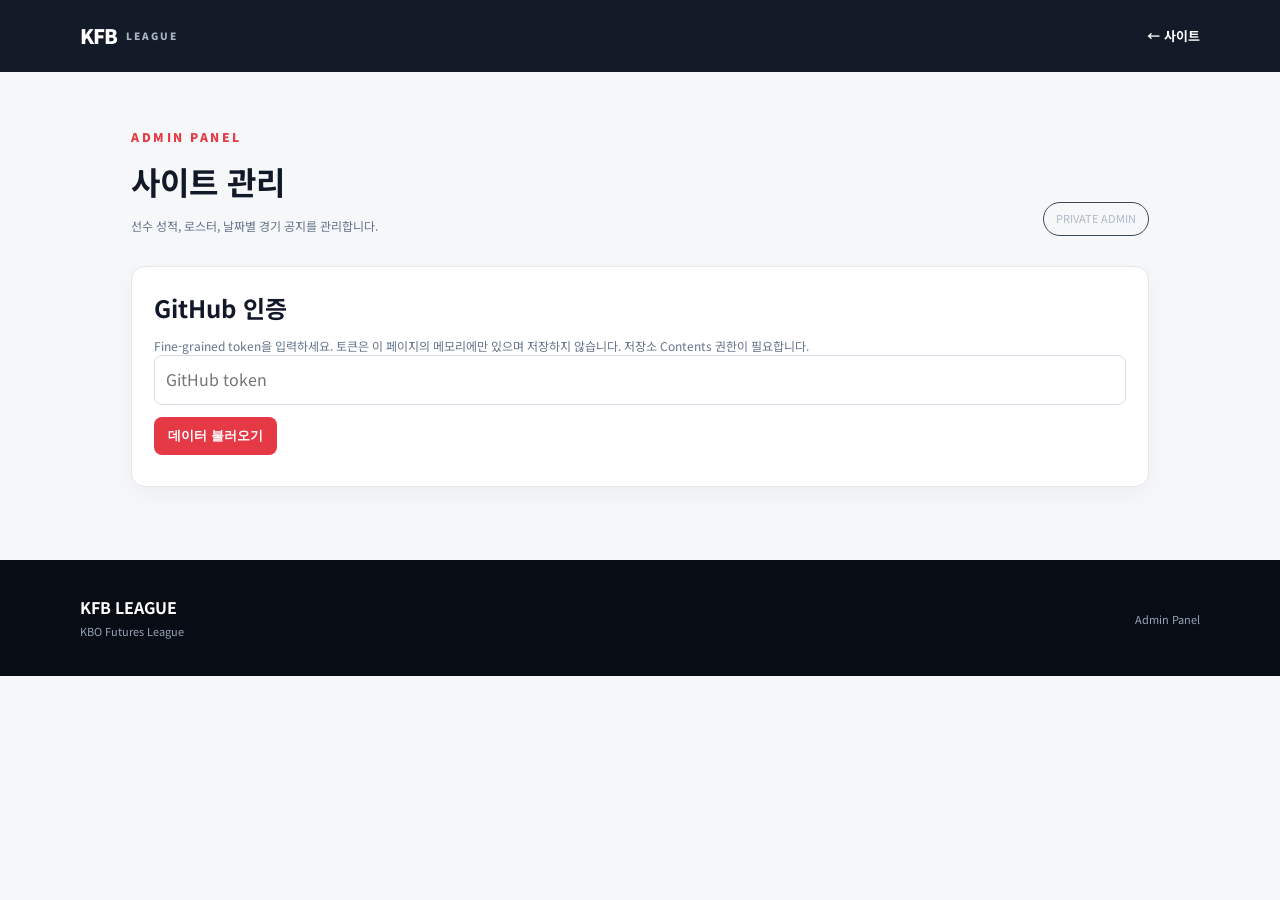
==== commit 207acdb5: "Add roster management section to Admin" ====
--- a/admin.html
+++ b/admin.html
@@ -1 +1 @@
-<!doctype html><html lang="ko"><head><meta charset="utf-8"><meta name="viewport" content="width=device-width,initial-scale=1"><title>KFB Admin</title><link rel="stylesheet" href="styles.css?v=13"><style>.admin-wrap{max-width:1120px;margin:auto;padding:55px 4%}.admin-box{background:#fff;border:1px solid #e5e7eb;border-radius:14px;padding:22px;margin:18px 0;box-shadow:0 8px 24px #0f172a0a}.admin-grid{display:grid;grid-template-columns:1fr 220px;gap:10px}.admin-input,.admin-select,.admin-textarea{width:100%;box-sizing:border-box;border:1px solid #d7dde6;border-radius:8px;padding:11px;font:inherit}.admin-textarea{min-height:90px;resize:vertical}.admin-actions{display:flex;gap:9px;flex-wrap:wrap;margin-top:12px}.admin-btn{border:0;border-radius:8px;padding:10px 14px;font-weight:800;cursor:pointer}.admin-primary{background:#e63946;color:#fff}.admin-secondary{background:#e9edf2;color:#334155}.admin-status,.admin-help{font-size:12px;color:#64748b;margin-top:9px}.admin-player-grid{display:grid;grid-template-columns:repeat(2,minmax(0,1fr));gap:14px}.admin-player{border:1px solid #e5e7eb;border-radius:12px;padding:15px;background:#fff}.admin-player-head{display:flex;justify-content:space-between;align-items:center;margin-bottom:10px}.admin-player-head button,.notice-delete{border:0;background:#fff0f1;color:#d62f3d;border-radius:6px;padding:5px 8px;font-size:10px;font-weight:800}.admin-fields{display:grid;grid-template-columns:repeat(4,1fr);gap:7px;margin-top:9px}.admin-fields label{font-size:9px;color:#64748b;font-weight:800}.admin-fields input{width:100%;box-sizing:border-box;margin-top:3px;padding:7px;border:1px solid #e5e7eb;border-radius:6px;font-size:11px}.notice-grid{display:grid;grid-template-columns:repeat(2,minmax(0,1fr));gap:14px}.notice-card{border:1px solid #e5e7eb;border-radius:12px;padding:16px;background:#fff}.notice-card h3{font-size:15px;margin:0 0 4px}.notice-date{font-size:11px;color:#e63946;font-weight:900}.notice-card p{font-size:12px;color:#64748b;white-space:pre-wrap;margin:8px 0}.hidden{display:none!important}@media(max-width:760px){.admin-grid,.admin-player-grid,.notice-grid{grid-template-columns:1fr}.admin-fields{grid-template-columns:repeat(2,1fr)}}</style></head><body><header class="site-header"><div class="container nav-wrap"><a class="logo" href="index.html">KFB<span>LEAGUE</span></a><a href="index.html" style="color:#fff;font-weight:700;font-size:13px">← 사이트</a></div></header><main class="admin-wrap"><div class="section-heading"><div><p class="eyebrow">ADMIN PANEL</p><h1>사이트 관리</h1><p class="admin-help">선수 성적과 날짜별 경기 공지를 관리합니다.</p></div><span class="season-badge">PRIVATE ADMIN</span></div><section id="login" class="admin-box"><h2>GitHub 인증</h2><p class="admin-help">Fine-grained token을 입력하세요. 토큰은 이 페이지의 메모리에만 있으며 저장하지 않습니다. 저장소 Contents 권한이 필요합니다.</p><input id="token" class="admin-input" type="password" autocomplete="off" placeholder="GitHub token"><div class="admin-actions"><button id="load" class="admin-btn admin-primary">데이터 불러오기</button></div><div id="login-status" class="admin-status"></div></section><section id="workspace" class="hidden"><section class="admin-box"><h2>📅 하루 경기 공지</h2><p class="admin-help">날짜를 지정하면 해당 날짜에만 사이트의 스케줄 페이지에 공지가 표시됩니다.</p><div class="admin-grid"><input id="notice-date" class="admin-input" type="date"><input id="notice-title" class="admin-input" placeholder="공지 제목 (예: KFB League 1라운드)"></div><div class="admin-grid" style="margin-top:10px"><input id="notice-time" class="admin-input" type="time"><input id="notice-match" class="admin-input" placeholder="경기 (예: Samsung Lions vs KT wiz)"></div><textarea id="notice-content" class="admin-textarea" style="margin-top:10px" placeholder="공지 내용 / 경기장 / 기타 안내"></textarea><div class="admin-actions"><button id="add-notice" class="admin-btn admin-secondary">+ 경기 공지 추가</button><button id="save-notices" class="admin-btn admin-primary">경기 공지 저장 → GitHub</button></div><div id="notice-status" class="admin-status"></div><div id="notices" class="notice-grid" style="margin-top:16px"></div></section><section class="admin-box"><h2>선수 성적</h2><div class="admin-grid"><input id="search" class="admin-input" placeholder="선수 닉네임 검색..."><select id="team" class="admin-select"><option value="">모든 팀</option><option>Yakult Swallows</option><option>KT wiz</option><option>Hyundai Unicorns</option><option>Samsung Lions</option></select></div><div class="admin-actions"><button id="add" class="admin-btn admin-secondary">+ 선수 추가</button><button id="save" class="admin-btn admin-primary">전체 저장 → GitHub</button></div><div id="status" class="admin-status"></div></section><div id="players" class="admin-player-grid"></div></section></main><footer class="footer"><div class="container footer-wrap"><div><strong>KFB LEAGUE</strong><p>KBO Futures League</p></div><p>Admin Panel</p></div></footer><script src="admin.js?v=4"></script></body></html>+<!doctype html><html lang="ko"><head><meta charset="utf-8"><meta name="viewport" content="width=device-width,initial-scale=1"><title>KFB Admin</title><link rel="stylesheet" href="styles.css?v=13"><style>.admin-wrap{max-width:1120px;margin:auto;padding:55px 4%}.admin-box{background:#fff;border:1px solid #e5e7eb;border-radius:14px;padding:22px;margin:18px 0;box-shadow:0 8px 24px #0f172a0a}.admin-grid{display:grid;grid-template-columns:1fr 220px;gap:10px}.admin-input,.admin-select,.admin-textarea{width:100%;box-sizing:border-box;border:1px solid #d7dde6;border-radius:8px;padding:11px;font:inherit}.admin-textarea{min-height:90px;resize:vertical}.admin-actions{display:flex;gap:9px;flex-wrap:wrap;margin-top:12px}.admin-btn{border:0;border-radius:8px;padding:10px 14px;font-weight:800;cursor:pointer}.admin-primary{background:#e63946;color:#fff}.admin-secondary{background:#e9edf2;color:#334155}.admin-status,.admin-help{font-size:12px;color:#64748b;margin-top:9px}.admin-player-grid,.roster-admin-grid{display:grid;grid-template-columns:repeat(2,minmax(0,1fr));gap:14px}.admin-player,.roster-admin-card{border:1px solid #e5e7eb;border-radius:12px;padding:15px;background:#fff}.admin-player-head,.roster-admin-head{display:flex;justify-content:space-between;align-items:center;margin-bottom:10px}.admin-player-head button,.notice-delete,.roster-delete{border:0;background:#fff0f1;color:#d62f3d;border-radius:6px;padding:5px 8px;font-size:10px;font-weight:800}.admin-fields{display:grid;grid-template-columns:repeat(4,1fr);gap:7px;margin-top:9px}.admin-fields label{font-size:9px;color:#64748b;font-weight:800}.admin-fields input{width:100%;box-sizing:border-box;margin-top:3px;padding:7px;border:1px solid #e5e7eb;border-radius:6px;font-size:11px}.notice-grid{display:grid;grid-template-columns:repeat(2,minmax(0,1fr));gap:14px}.notice-card{border:1px solid #e5e7eb;border-radius:12px;padding:16px;background:#fff}.notice-card h3{font-size:15px;margin:0 0 4px}.notice-date{font-size:11px;color:#e63946;font-weight:900}.notice-card p{font-size:12px;color:#64748b;white-space:pre-wrap;margin:8px 0}.roster-admin-card{padding:0;overflow:hidden}.roster-admin-head{padding:15px 16px;margin:0;background:#f7f8fa}.roster-admin-head strong{font-size:15px}.roster-admin-body{padding:12px}.roster-row-edit{display:flex;gap:8px;align-items:center;margin:7px 0}.roster-row-edit input{flex:1;border:1px solid #e5e7eb;border-radius:7px;padding:8px;font-size:12px}.roster-row-edit button{border:0;background:#fff0f1;color:#d62f3d;border-radius:6px;padding:7px 9px;font-size:10px;font-weight:800}.roster-add-row{display:grid;grid-template-columns:100px 1fr auto;gap:7px;margin-top:10px}.roster-add-row select,.roster-add-row input{border:1px solid #d7dde6;border-radius:7px;padding:8px;font:inherit;font-size:11px}.roster-add-row button{border:0;background:#e9edf2;border-radius:7px;padding:8px;font-weight:800}.hidden{display:none!important}@media(max-width:760px){.admin-grid,.admin-player-grid,.notice-grid,.roster-admin-grid{grid-template-columns:1fr}.admin-fields{grid-template-columns:repeat(2,1fr)}.roster-add-row{grid-template-columns:1fr 1fr}.roster-add-row button{grid-column:1/-1}}</style></head><body><header class="site-header"><div class="container nav-wrap"><a class="logo" href="index.html">KFB<span>LEAGUE</span></a><a href="index.html" style="color:#fff;font-weight:700;font-size:13px">← 사이트</a></div></header><main class="admin-wrap"><div class="section-heading"><div><p class="eyebrow">ADMIN PANEL</p><h1>사이트 관리</h1><p class="admin-help">선수 성적, 로스터, 날짜별 경기 공지를 관리합니다.</p></div><span class="season-badge">PRIVATE ADMIN</span></div><section id="login" class="admin-box"><h2>GitHub 인증</h2><p class="admin-help">Fine-grained token을 입력하세요. 토큰은 이 페이지의 메모리에만 있으며 저장하지 않습니다. 저장소 Contents 권한이 필요합니다.</p><input id="token" class="admin-input" type="password" autocomplete="off" placeholder="GitHub token"><div class="admin-actions"><button id="load" class="admin-btn admin-primary">데이터 불러오기</button></div><div id="login-status" class="admin-status"></div></section><section id="workspace" class="hidden"><section class="admin-box"><h2>📅 하루 경기 공지</h2><p class="admin-help">날짜를 지정하면 해당 날짜에만 사이트의 스케줄 페이지에 공지가 표시됩니다.</p><div class="admin-grid"><input id="notice-date" class="admin-input" type="date"><input id="notice-title" class="admin-input" placeholder="공지 제목 (예: KFB League 1라운드)"></div><div class="admin-grid" style="margin-top:10px"><input id="notice-time" class="admin-input" type="time"><input id="notice-match" class="admin-input" placeholder="경기 (예: Samsung Lions vs KT wiz)"></div><textarea id="notice-content" class="admin-textarea" style="margin-top:10px" placeholder="공지 내용 / 경기장 / 기타 안내"></textarea><div class="admin-actions"><button id="add-notice" class="admin-btn admin-secondary">+ 경기 공지 추가</button><button id="save-notices" class="admin-btn admin-primary">경기 공지 저장 → GitHub</button></div><div id="notice-status" class="admin-status"></div><div id="notices" class="notice-grid" style="margin-top:16px"></div></section><section class="admin-box"><h2>👥 로스터 관리</h2><p class="admin-help">팀을 선택하고 선수, PM, Pre-sign을 추가하거나 삭제할 수 있습니다. 수정 후 저장하세요.</p><div id="roster-admin" class="roster-admin-grid"></div><div class="admin-actions"><button id="save-rosters" class="admin-btn admin-primary">로스터 저장 → GitHub</button></div><div id="roster-status" class="admin-status"></div></section><section class="admin-box"><h2>선수 성적</h2><div class="admin-grid"><input id="search" class="admin-input" placeholder="선수 닉네임 검색..."><select id="team" class="admin-select"><option value="">모든 팀</option><option>Yakult Swallows</option><option>KT wiz</option><option>Hyundai Unicorns</option><option>Samsung Lions</option></select></div><div class="admin-actions"><button id="add" class="admin-btn admin-secondary">+ 선수 추가</button><button id="save" class="admin-btn admin-primary">전체 저장 → GitHub</button></div><div id="status" class="admin-status"></div></section><div id="players" class="admin-player-grid"></div></section></main><footer class="footer"><div class="container footer-wrap"><div><strong>KFB LEAGUE</strong><p>KBO Futures League</p></div><p>Admin Panel</p></div></footer><script src="admin.js?v=4"></script><script src="roster-admin.js?v=1"></script></body></html>
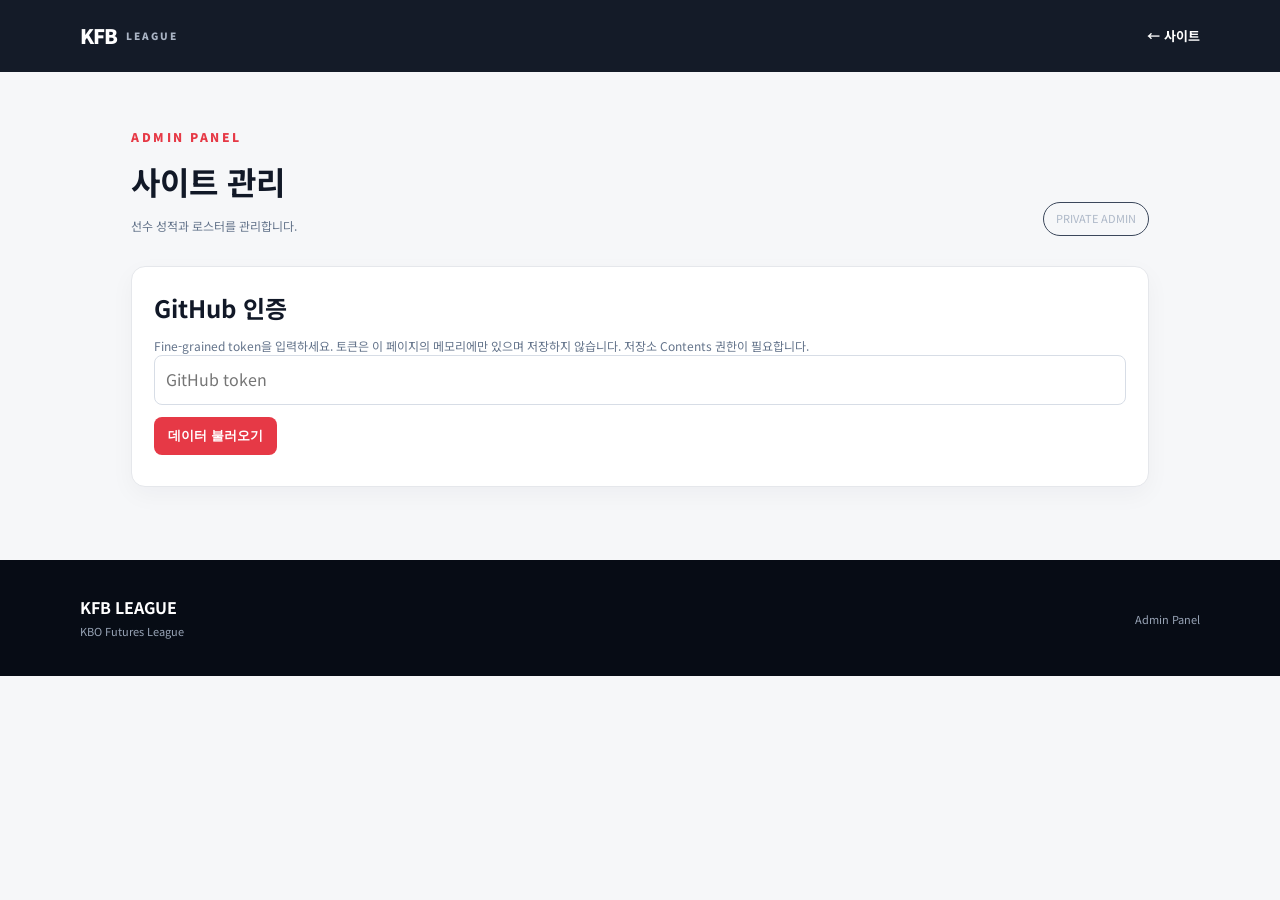
==== commit f154103e: "Remove schedule management from admin panel" ====
--- a/admin.html
+++ b/admin.html
@@ -1 +1 @@
-<!doctype html><html lang="ko"><head><meta charset="utf-8"><meta name="viewport" content="width=device-width,initial-scale=1"><title>KFB Admin</title><link rel="stylesheet" href="styles.css?v=13"><style>.admin-wrap{max-width:1120px;margin:auto;padding:55px 4%}.admin-box{background:#fff;border:1px solid #e5e7eb;border-radius:14px;padding:22px;margin:18px 0;box-shadow:0 8px 24px #0f172a0a}.admin-grid{display:grid;grid-template-columns:1fr 220px;gap:10px}.admin-input,.admin-select,.admin-textarea{width:100%;box-sizing:border-box;border:1px solid #d7dde6;border-radius:8px;padding:11px;font:inherit}.admin-textarea{min-height:90px;resize:vertical}.admin-actions{display:flex;gap:9px;flex-wrap:wrap;margin-top:12px}.admin-btn{border:0;border-radius:8px;padding:10px 14px;font-weight:800;cursor:pointer}.admin-primary{background:#e63946;color:#fff}.admin-secondary{background:#e9edf2;color:#334155}.admin-status,.admin-help{font-size:12px;color:#64748b;margin-top:9px}.admin-player-grid,.roster-admin-grid{display:grid;grid-template-columns:repeat(2,minmax(0,1fr));gap:14px}.admin-player,.roster-admin-card{border:1px solid #e5e7eb;border-radius:12px;padding:15px;background:#fff}.admin-player-head,.roster-admin-head{display:flex;justify-content:space-between;align-items:center;margin-bottom:10px}.admin-player-head button,.notice-delete,.roster-delete{border:0;background:#fff0f1;color:#d62f3d;border-radius:6px;padding:5px 8px;font-size:10px;font-weight:800}.admin-fields{display:grid;grid-template-columns:repeat(4,1fr);gap:7px;margin-top:9px}.admin-fields label{font-size:9px;color:#64748b;font-weight:800}.admin-fields input{width:100%;box-sizing:border-box;margin-top:3px;padding:7px;border:1px solid #e5e7eb;border-radius:6px;font-size:11px}.notice-grid{display:grid;grid-template-columns:repeat(2,minmax(0,1fr));gap:14px}.notice-card{border:1px solid #e5e7eb;border-radius:12px;padding:16px;background:#fff}.notice-card h3{font-size:15px;margin:0 0 4px}.notice-date{font-size:11px;color:#e63946;font-weight:900}.notice-card p{font-size:12px;color:#64748b;white-space:pre-wrap;margin:8px 0}.roster-admin-card{padding:0;overflow:hidden}.roster-admin-head{padding:15px 16px;margin:0;background:#f7f8fa}.roster-admin-head strong{font-size:15px}.roster-admin-body{padding:12px}.roster-row-edit{display:flex;gap:8px;align-items:center;margin:7px 0}.roster-row-edit input{flex:1;border:1px solid #e5e7eb;border-radius:7px;padding:8px;font-size:12px}.roster-row-edit button{border:0;background:#fff0f1;color:#d62f3d;border-radius:6px;padding:7px 9px;font-size:10px;font-weight:800}.roster-add-row{display:grid;grid-template-columns:100px 1fr auto;gap:7px;margin-top:10px}.roster-add-row select,.roster-add-row input{border:1px solid #d7dde6;border-radius:7px;padding:8px;font:inherit;font-size:11px}.roster-add-row button{border:0;background:#e9edf2;border-radius:7px;padding:8px;font-weight:800}.hidden{display:none!important}@media(max-width:760px){.admin-grid,.admin-player-grid,.notice-grid,.roster-admin-grid{grid-template-columns:1fr}.admin-fields{grid-template-columns:repeat(2,1fr)}.roster-add-row{grid-template-columns:1fr 1fr}.roster-add-row button{grid-column:1/-1}}</style></head><body><header class="site-header"><div class="container nav-wrap"><a class="logo" href="index.html">KFB<span>LEAGUE</span></a><a href="index.html" style="color:#fff;font-weight:700;font-size:13px">← 사이트</a></div></header><main class="admin-wrap"><div class="section-heading"><div><p class="eyebrow">ADMIN PANEL</p><h1>사이트 관리</h1><p class="admin-help">선수 성적, 로스터, 날짜별 경기 공지를 관리합니다.</p></div><span class="season-badge">PRIVATE ADMIN</span></div><section id="login" class="admin-box"><h2>GitHub 인증</h2><p class="admin-help">Fine-grained token을 입력하세요. 토큰은 이 페이지의 메모리에만 있으며 저장하지 않습니다. 저장소 Contents 권한이 필요합니다.</p><input id="token" class="admin-input" type="password" autocomplete="off" placeholder="GitHub token"><div class="admin-actions"><button id="load" class="admin-btn admin-primary">데이터 불러오기</button></div><div id="login-status" class="admin-status"></div></section><section id="workspace" class="hidden"><section class="admin-box"><h2>📅 하루 경기 공지</h2><p class="admin-help">날짜를 지정하면 해당 날짜에만 사이트의 스케줄 페이지에 공지가 표시됩니다.</p><div class="admin-grid"><input id="notice-date" class="admin-input" type="date"><input id="notice-title" class="admin-input" placeholder="공지 제목 (예: KFB League 1라운드)"></div><div class="admin-grid" style="margin-top:10px"><input id="notice-time" class="admin-input" type="time"><input id="notice-match" class="admin-input" placeholder="경기 (예: Samsung Lions vs KT wiz)"></div><textarea id="notice-content" class="admin-textarea" style="margin-top:10px" placeholder="공지 내용 / 경기장 / 기타 안내"></textarea><div class="admin-actions"><button id="add-notice" class="admin-btn admin-secondary">+ 경기 공지 추가</button><button id="save-notices" class="admin-btn admin-primary">경기 공지 저장 → GitHub</button></div><div id="notice-status" class="admin-status"></div><div id="notices" class="notice-grid" style="margin-top:16px"></div></section><section class="admin-box"><h2>👥 로스터 관리</h2><p class="admin-help">팀을 선택하고 선수, PM, Pre-sign을 추가하거나 삭제할 수 있습니다. 수정 후 저장하세요.</p><div id="roster-admin" class="roster-admin-grid"></div><div class="admin-actions"><button id="save-rosters" class="admin-btn admin-primary">로스터 저장 → GitHub</button></div><div id="roster-status" class="admin-status"></div></section><section class="admin-box"><h2>선수 성적</h2><div class="admin-grid"><input id="search" class="admin-input" placeholder="선수 닉네임 검색..."><select id="team" class="admin-select"><option value="">모든 팀</option><option>Yakult Swallows</option><option>KT wiz</option><option>Hyundai Unicorns</option><option>Samsung Lions</option></select></div><div class="admin-actions"><button id="add" class="admin-btn admin-secondary">+ 선수 추가</button><button id="save" class="admin-btn admin-primary">전체 저장 → GitHub</button></div><div id="status" class="admin-status"></div></section><div id="players" class="admin-player-grid"></div></section></main><footer class="footer"><div class="container footer-wrap"><div><strong>KFB LEAGUE</strong><p>KBO Futures League</p></div><p>Admin Panel</p></div></footer><script src="admin.js?v=4"></script><script src="roster-admin.js?v=1"></script></body></html>+<!doctype html><html lang="ko"><head><meta charset="utf-8"><meta name="viewport" content="width=device-width,initial-scale=1"><title>KFB Admin</title><link rel="stylesheet" href="styles.css?v=14"><style>.admin-wrap{max-width:1120px;margin:auto;padding:55px 4%}.admin-box{background:#fff;border:1px solid #e5e7eb;border-radius:14px;padding:22px;margin:18px 0;box-shadow:0 8px 24px #0f172a0a}.admin-grid{display:grid;grid-template-columns:1fr 220px;gap:10px}.admin-input,.admin-select,.admin-textarea{width:100%;box-sizing:border-box;border:1px solid #d7dde6;border-radius:8px;padding:11px;font:inherit}.admin-textarea{min-height:90px;resize:vertical}.admin-actions{display:flex;gap:9px;flex-wrap:wrap;margin-top:12px}.admin-btn{border:0;border-radius:8px;padding:10px 14px;font-weight:800;cursor:pointer}.admin-primary{background:#e63946;color:#fff}.admin-secondary{background:#e9edf2;color:#334155}.admin-status,.admin-help{font-size:12px;color:#64748b;margin-top:9px}.admin-player-grid,.roster-admin-grid{display:grid;grid-template-columns:repeat(2,minmax(0,1fr));gap:14px}.admin-player,.roster-admin-card{border:1px solid #e5e7eb;border-radius:12px;padding:15px;background:#fff}.admin-player-head,.roster-admin-head{display:flex;justify-content:space-between;align-items:center;margin-bottom:10px}.admin-player-head button,.roster-delete{border:0;background:#fff0f1;color:#d62f3d;border-radius:6px;padding:5px 8px;font-size:10px;font-weight:800}.admin-fields{display:grid;grid-template-columns:repeat(4,1fr);gap:7px;margin-top:9px}.admin-fields label{font-size:9px;color:#64748b;font-weight:800}.admin-fields input{width:100%;box-sizing:border-box;margin-top:3px;padding:7px;border:1px solid #e5e7eb;border-radius:6px;font-size:11px}.roster-admin-card{padding:0;overflow:hidden}.roster-admin-head{padding:15px 16px;margin:0;background:#f7f8fa}.roster-admin-head strong{font-size:15px}.roster-admin-body{padding:12px}.roster-row-edit{display:flex;gap:8px;align-items:center;margin:7px 0}.roster-row-edit input{flex:1;border:1px solid #e5e7eb;border-radius:7px;padding:8px;font-size:12px}.roster-row-edit button{border:0;background:#fff0f1;color:#d62f3d;border-radius:6px;padding:7px 9px;font-size:10px;font-weight:800}.roster-add-row{display:grid;grid-template-columns:100px 1fr auto;gap:7px;margin-top:10px}.roster-add-row select,.roster-add-row input{border:1px solid #d7dde6;border-radius:7px;padding:8px;font:inherit;font-size:11px}.roster-add-row button{border:0;background:#e9edf2;border-radius:7px;padding:8px;font-weight:800}.hidden{display:none!important}@media(max-width:760px){.admin-grid,.admin-player-grid,.roster-admin-grid{grid-template-columns:1fr}.admin-fields{grid-template-columns:repeat(2,1fr)}.roster-add-row{grid-template-columns:1fr 1fr}.roster-add-row button{grid-column:1/-1}}</style></head><body><header class="site-header"><div class="container nav-wrap"><a class="logo" href="index.html">KFB<span>LEAGUE</span></a><a href="index.html" style="color:#fff;font-weight:700;font-size:13px">← 사이트</a></div></header><main class="admin-wrap"><div class="section-heading"><div><p class="eyebrow">ADMIN PANEL</p><h1>사이트 관리</h1><p class="admin-help">선수 성적과 로스터를 관리합니다.</p></div><span class="season-badge">PRIVATE ADMIN</span></div><section id="login" class="admin-box"><h2>GitHub 인증</h2><p class="admin-help">Fine-grained token을 입력하세요. 토큰은 이 페이지의 메모리에만 있으며 저장하지 않습니다. 저장소 Contents 권한이 필요합니다.</p><input id="token" class="admin-input" type="password" autocomplete="off" placeholder="GitHub token"><div class="admin-actions"><button id="load" type="button" class="admin-btn admin-primary">데이터 불러오기</button></div><div id="login-status" class="admin-status"></div></section><section id="workspace" class="hidden"><section class="admin-box"><h2>👥 로스터 관리</h2><p class="admin-help">팀을 선택하고 선수, PM, Pre-sign을 추가하거나 삭제할 수 있습니다. 수정 후 저장하세요.</p><div id="roster-admin" class="roster-admin-grid"></div><div class="admin-actions"><button id="save-rosters" type="button" class="admin-btn admin-primary">로스터 저장 → GitHub</button></div><div id="roster-status" class="admin-status"></div></section><section class="admin-box"><h2>선수 성적</h2><div class="admin-grid"><input id="search" class="admin-input" placeholder="선수 닉네임 검색..."><select id="team" class="admin-select"><option value="">모든 팀</option><option>Yakult Swallows</option><option>KT wiz</option><option>Hyundai Unicorns</option><option>Samsung Lions</option></select></div><div class="admin-actions"><button id="add" type="button" class="admin-btn admin-secondary">+ 선수 추가</button><button id="save" type="button" class="admin-btn admin-primary">전체 저장 → GitHub</button></div><div id="status" class="admin-status"></div></section><div id="players" class="admin-player-grid"></div></section></main><footer class="footer"><div class="container footer-wrap"><div><strong>KFB LEAGUE</strong><p>KBO Futures League</p></div><p>Admin Panel</p></div></footer><script src="admin.js?v=8"></script><script src="roster-admin.js?v=2"></script></body></html>
